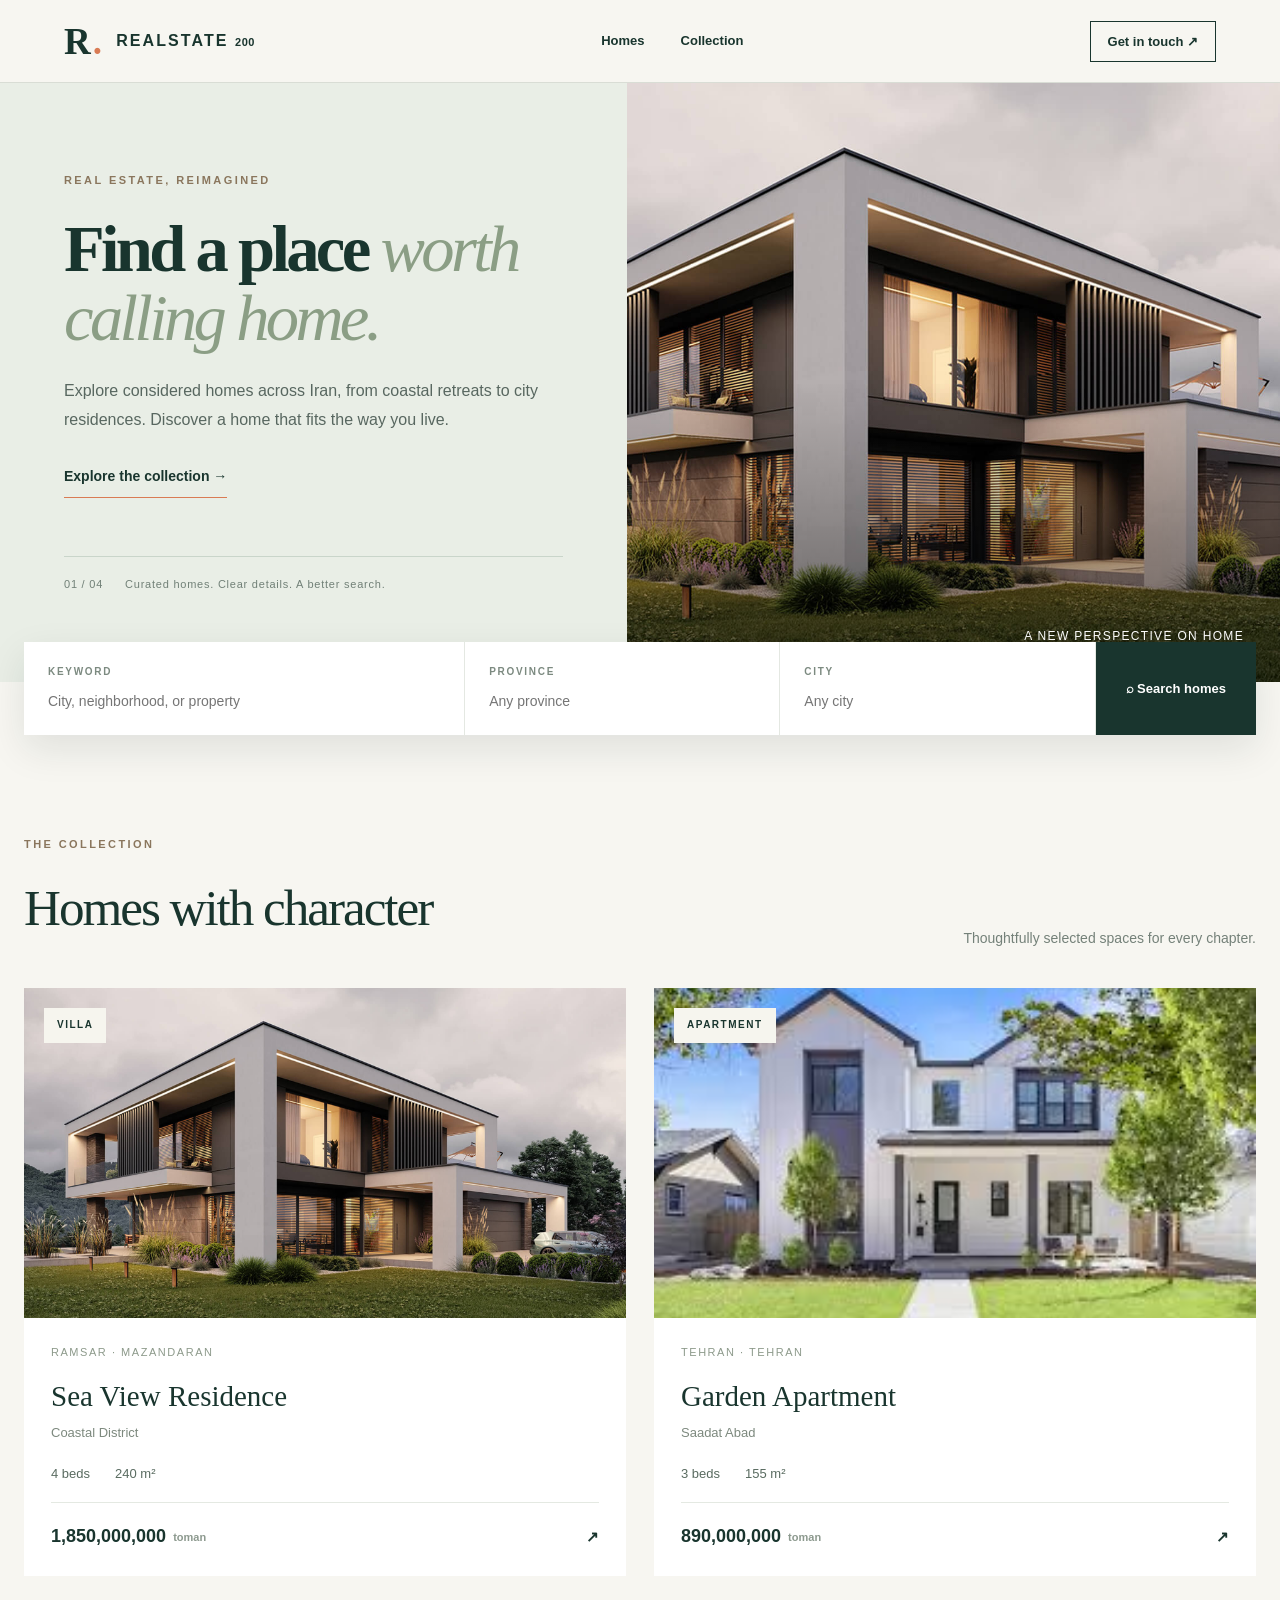
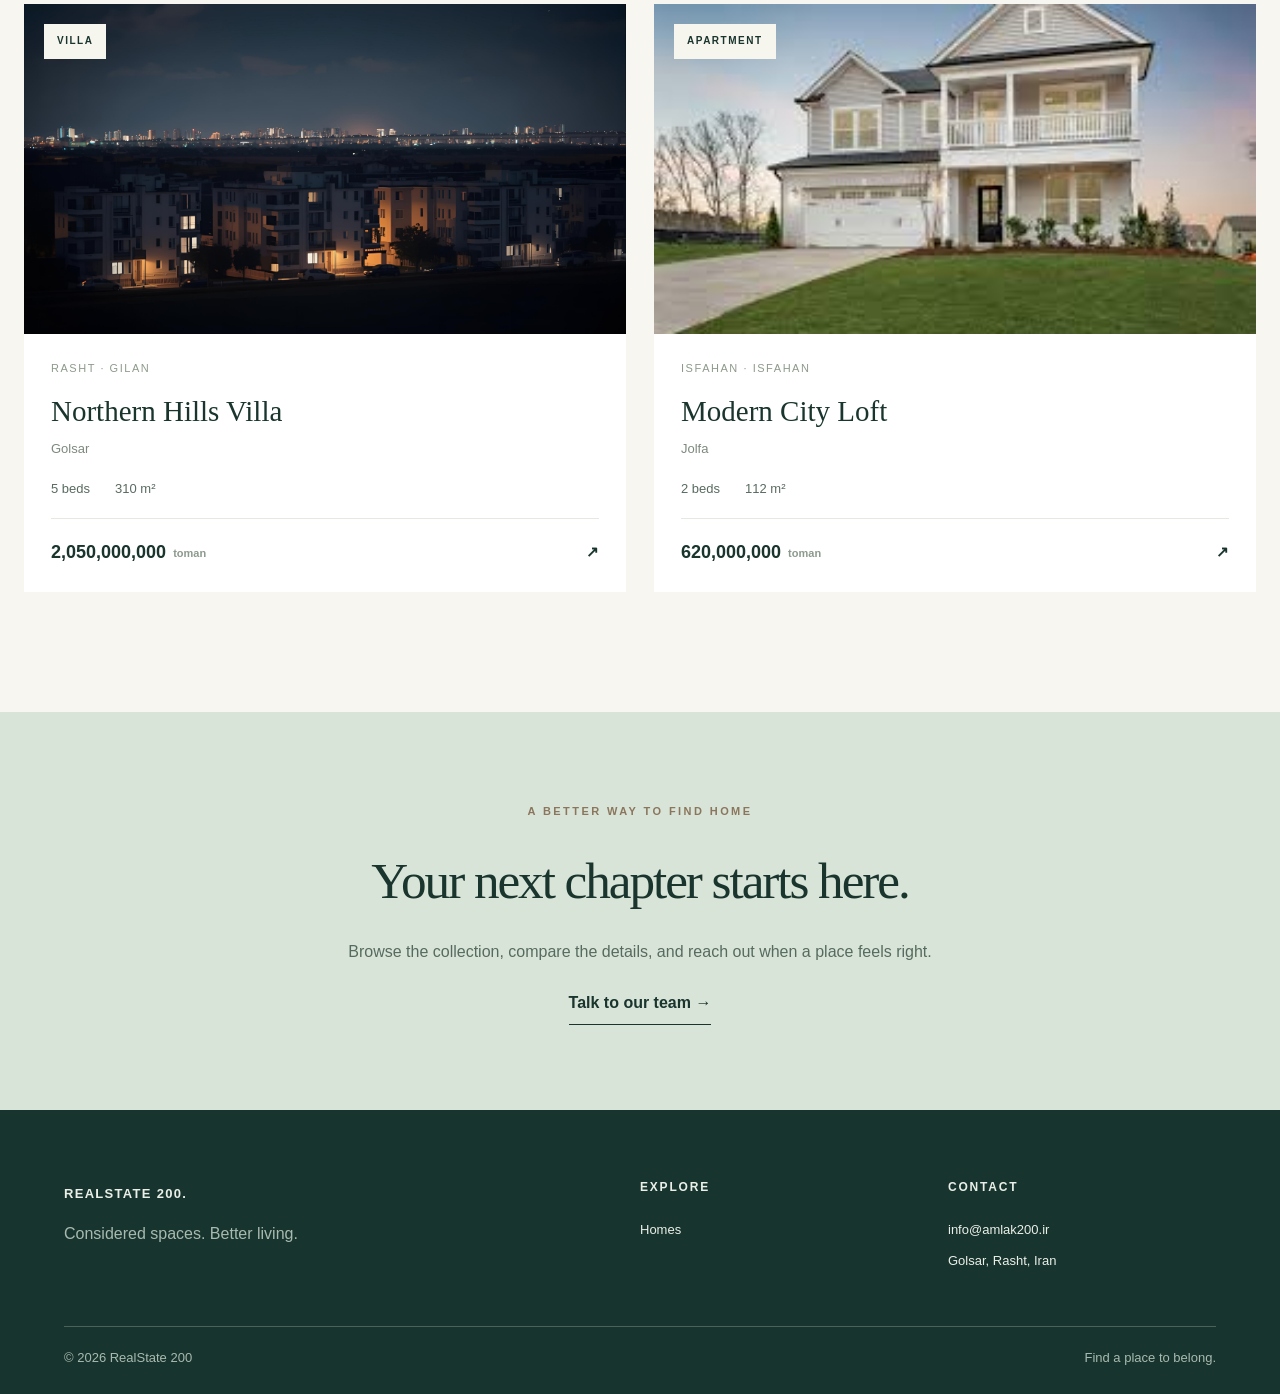
==== docs/index.html @ 843a1dd2 "Publish English real estate edition and static portfolio preview" ====
<!DOCTYPE html>

<html dir="ltr" lang="en">
<head>
<meta charset="utf-8"/>
<meta content="width=device-width, initial-scale=1" name="viewport"/>
<title>Discover your next place | RealState 200</title>
<meta content="Explore curated villas and apartments in Iran with RealState 200." name="description"/>
<link href="css/Layout/site.css" rel="stylesheet"/>
<link href="css/Layout/english.css" rel="stylesheet"/>
</head>
<body>
<header b-vwonrfvciz="" class="en-header">
<a b-vwonrfvciz="" class="en-brand" href="index.html"><span b-vwonrfvciz="" class="en-brand-mark">R<span b-vwonrfvciz="">.</span></span><span b-vwonrfvciz="">REALSTATE <small b-vwonrfvciz="">200</small></span></a>
<nav aria-label="Main navigation" b-vwonrfvciz="" class="en-nav"><a b-vwonrfvciz="" href="index.html">Homes</a><a b-vwonrfvciz="" href="index.html">Collection</a></nav>
<div b-vwonrfvciz="" class="en-nav-actions"><a b-vwonrfvciz="" class="en-contact-link" href="mailto:info@amlak200.ir">Get in touch ↗</a><button aria-expanded="false" aria-label="Open navigation" b-vwonrfvciz="" class="en-menu-toggle" type="button">☰</button></div>
</header>
<main b-vwonrfvciz="">
<section class="en-hero">
<div class="en-hero-copy">
<span class="en-eyebrow">REAL ESTATE, REIMAGINED</span>
<h1>Find a place <em>worth calling home.</em></h1>
<p>Explore considered homes across Iran, from coastal retreats to city residences. Discover a home that fits the way you live.</p>
<a class="en-hero-link" href="#homes">Explore the collection →</a>
<div class="en-hero-proof"><span>01 / 04</span><span>Curated homes. Clear details. A better search.</span></div>
</div>
<div aria-label="Contemporary residence among green hills" class="en-hero-image" role="img">
<span class="en-image-caption">A new perspective on home</span>
</div>
</section>
<section aria-label="Search properties" class="en-search-wrap">
<form class="en-search" id="demo-search">
<label><span>KEYWORD</span><input name="query" placeholder="City, neighborhood, or property" type="search" value=""/></label>
<label><span>PROVINCE</span><input name="province" placeholder="Any province" type="text" value=""/></label>
<label><span>CITY</span><input name="city" placeholder="Any city" type="text" value=""/></label>
<button type="submit">⌕ Search homes</button>
</form>
</section>
<section class="en-collection" id="homes">
<div class="en-section-heading"><div><span class="en-eyebrow">THE COLLECTION</span><h2>Homes with character</h2></div><p>Thoughtfully selected spaces for every chapter.</p></div>
<div class="en-property-grid">
<a class="en-property-card" href="property-1.html">
<div class="en-property-image"><img alt="Sea View Residence" loading="lazy" src="images/05-2.jpg"/><span class="en-property-tag">Villa</span></div>
<div class="en-property-copy"><div class="en-property-kicker">Ramsar · Mazandaran</div><h3>Sea View Residence</h3><p>Coastal District</p><div class="en-property-foot"><span>4 beds</span><span>240 m²</span></div><div class="en-property-price">1,850,000,000 <small>toman</small><span class="en-card-arrow">↗</span></div></div>
</a>
<a class="en-property-card" href="property-2.html">
<div class="en-property-image"><img alt="Garden Apartment" loading="lazy" src="images/download.jfif"/><span class="en-property-tag">Apartment</span></div>
<div class="en-property-copy"><div class="en-property-kicker">Tehran · Tehran</div><h3>Garden Apartment</h3><p>Saadat Abad</p><div class="en-property-foot"><span>3 beds</span><span>155 m²</span></div><div class="en-property-price">890,000,000 <small>toman</small><span class="en-card-arrow">↗</span></div></div>
</a>
<a class="en-property-card" href="property-3.html">
<div class="en-property-image"><img alt="Northern Hills Villa" loading="lazy" src="images/create a high quality picture about modern apartments in the north of iran with dark and blur effect in size 1080_1920.jpg"/><span class="en-property-tag">Villa</span></div>
<div class="en-property-copy"><div class="en-property-kicker">Rasht · Gilan</div><h3>Northern Hills Villa</h3><p>Golsar</p><div class="en-property-foot"><span>5 beds</span><span>310 m²</span></div><div class="en-property-price">2,050,000,000 <small>toman</small><span class="en-card-arrow">↗</span></div></div>
</a>
<a class="en-property-card" href="property-4.html">
<div class="en-property-image"><img alt="Modern City Loft" loading="lazy" src="images/download (1).jfif"/><span class="en-property-tag">Apartment</span></div>
<div class="en-property-copy"><div class="en-property-kicker">Isfahan · Isfahan</div><h3>Modern City Loft</h3><p>Jolfa</p><div class="en-property-foot"><span>2 beds</span><span>112 m²</span></div><div class="en-property-price">620,000,000 <small>toman</small><span class="en-card-arrow">↗</span></div></div>
</a>
</div>
</section>
<section class="en-endcap"><span class="en-eyebrow">A BETTER WAY TO FIND HOME</span><h2>Your next chapter starts here.</h2><p>Browse the collection, compare the details, and reach out when a place feels right.</p><a href="mailto:info@amlak200.ir">Talk to our team →</a></section>
</main>
<footer b-vwonrfvciz="" class="en-footer"><div b-vwonrfvciz="" class="en-footer-top"><div b-vwonrfvciz=""><a b-vwonrfvciz="" class="en-footer-brand" href="index.html">REALSTATE 200<span b-vwonrfvciz="">.</span></a><p b-vwonrfvciz="">Considered spaces. Better living.</p></div><div b-vwonrfvciz=""><h3 b-vwonrfvciz="">Explore</h3><a b-vwonrfvciz="" href="index.html">Homes</a></div><div b-vwonrfvciz=""><h3 b-vwonrfvciz="">Contact</h3><a b-vwonrfvciz="" href="mailto:info@amlak200.ir">info@amlak200.ir</a><span b-vwonrfvciz="">Golsar, Rasht, Iran</span></div></div><div b-vwonrfvciz="" class="en-footer-bottom"><span b-vwonrfvciz="">© 2026 RealState 200</span><span b-vwonrfvciz="">Find a place to belong.</span></div></footer>

<script defer="True" src="demo.js"></script></body>
</html>
---- docs/css/Layout/site.css ----
/* ================================
   Reset + Vars
=================================== */
* {
    margin: 0;
    padding: 0;
    box-sizing: border-box
}

:root {
    --primary: #333333;
    --secondary: #000000;
    --accent: #d4af37;
    --bg: #ffffff;
    --text: #1a1a1a;
    --muted: #666666;
    --soft-border: #eee;
    --shadow-soft: 0 2px 8px rgba(0,0,0,.08);
    --shadow-medium: 0 8px 24px rgba(0,0,0,.12);
    --shadow-heavy: 0 16px 48px rgba(0,0,0,.18);
    --radius: 16px;
    --radius-sm: 10px;
    --container: 1200px;
    --transition: .3s cubic-bezier(.4,0,.2,1);
}

html {
    scroll-behavior: smooth;
    overflow-x: hidden
}

body {
    font-family: 'IRANSansX','Vazir','Tahoma',Arial,sans-serif;
    background: var(--bg);
    color: var(--text);
    line-height: 1.65;
    min-height: 100vh;
    position: relative;
    overflow-x: hidden;
}

img {
    max-width: 100%;
}

body::before {
    content: "";
    position: fixed;
    inset: 0;
    z-index: -1;
    pointer-events: none;
    background: radial-gradient(900px 380px at 15% -10%, rgba(212,175,55,.14), rgba(212,175,55,0) 60%), radial-gradient(1100px 460px at 100% 120%, rgba(0,0,0,.14), rgba(0,0,0,0) 60%);
}

/* ================================
   Main content wrapper
=================================== */
.main {
    min-height: calc(100vh - 300px);
}

/* ================================
   Header
=================================== */
.header {
    background: linear-gradient(135deg,#ffffff 0%,#f5f5f5 100%);
    box-shadow: 0 4px 12px rgba(0,0,0,.08);
    padding: 15px 24px;
    position: sticky;
    top: 0;
    z-index: 1000;
    display: flex;
    align-items: center;
    justify-content: space-between;
}

.nav-left, .nav-right {
    display: flex;
    align-items: center;
    gap: 22px;
    flex: 1
}

.nav-right {
    justify-content: flex-end
}

.logo {
    display: flex;
    justify-content: center;
    flex: 1
}

.logo-container {
    display: flex;
    align-items: center;
    gap: 10px;
    text-decoration: none;
    color: #000;
    font-weight: 700;
    font-size: 22px;
    transition: transform .25s
}

    .logo-container:hover {
        transform: scale(1.03)
    }

.logo-icon {
    background: linear-gradient(135deg,#333,#000);
    color: var(--accent);
    width: 50px;
    height: 50px;
    border-radius: 12px;
    display: flex;
    align-items: center;
    justify-content: center;
    box-shadow: 0 4px 8px rgba(0,0,0,.25)
}

.logo-img {
    width: 46px;
    height: 46px;
    border-radius: 12px;
    object-fit: cover
}

.nav-link {
    color: #333;
    text-decoration: none;
    font-weight: 600;
    font-size: 16px;
    position: relative;
    padding: 6px 2px;
    transition: color .25s
}

    .nav-link::after {
        content: "";
        position: absolute;
        left: 0;
        bottom: -3px;
        height: 2px;
        width: 0;
        background: var(--accent);
        transition: width .25s
    }

    .nav-link:hover {
        color: var(--accent)
    }

        .nav-link:hover::after {
            width: 100%
        }

.btn {
    padding: 9px 18px;
    border-radius: 8px;
    font-weight: 600;
    font-size: 14px;
    text-decoration: none;
    display: inline-block;
    cursor: pointer;
    transition: .25s
}

.btn-login {
    background: transparent;
    color: #333;
    border: 2px solid #333;
    transition: .25s
}

    .btn-login:hover {
        background: #333;
        color: #fff;
        transform: translateY(-2px)
    }

.btn-signup {
    background: linear-gradient(135deg,#333,#000);
    color: var(--accent);
    border: none
}

    .btn-signup:hover {
        transform: translateY(-2px);
        background: linear-gradient(135deg,#000,#222)
    }

.hamburger {
    display: none;
    flex-direction: column;
    justify-content: center;
    gap: 5px;
    width: 28px;
    height: 24px;
    background: transparent;
    border: none;
    cursor: pointer;
    padding: 0
}

    .hamburger span {
        width: 100%;
        height: 3px;
        background: #333;
        border-radius: 4px;
        transition: transform .25s, opacity .25s
    }

    .hamburger.active span:nth-child(1) {
        transform: translateY(8px) rotate(45deg)
    }

    .hamburger.active span:nth-child(2) {
        opacity: 0
    }

    .hamburger.active span:nth-child(3) {
        transform: translateY(-8px) rotate(-45deg)
    }

/* پروفایل */
.user-profile {
    display: flex;
    align-items: center;
    gap: 8px
}

.profile-link {
    display: flex;
    align-items: center;
    color: #333;
    text-decoration: none;
    gap: 8px
}

.profile-avatar {
    width: 34px;
    height: 34px;
    border-radius: 50%;
    object-fit: cover;
    border: 2px solid #ddd;
    transition: border-color .25s
}

.profile-link:hover .profile-avatar {
    border-color: var(--accent)
}

.profile-name {
    font-size: 14px;
    font-weight: 500
}

/* ================================
   Block زیر هدر (متنِ معرفی) - با بک‌گراند عکس
   همان .content قبلی شما
=================================== */
.content {
    max-width: var(--container);
    margin: 22px auto; /* فاصله از هدر و لبه صفحه */
    padding: 34px 22px;
    position: relative;
    border-radius: var(--radius); /* گوشه‌های گرد */
    overflow: hidden;
    text-align: center;
    color: #f2f2f2; /* متن روی عکس روشن */
    background: url('../../images/mainpic.jpg') center/cover no-repeat; /* مسیر عکس را تنظیم کن */
}
    /* لایه‌ی محوی برای خوانایی متن روی عکس */
    .content::before {
        content: "";
        position: absolute;
        inset: 0;
        background: linear-gradient(to bottom, rgba(0,0,0,.45), rgba(0,0,0,.35));
    }

    .content h1, .content p {
        position: relative;
        z-index: 1
    }

    .content h1 {
        font-size: 2rem;
        margin-bottom: 12px;
        color: gold;
    }

    .content p {
        max-width: 800px;
        margin: 0 auto 10px;
        font-size: 1.05rem;
        color: #f2f2f2
    }

/* ================================
   Search
=================================== */
.search-section {
    max-width: var(--container);
    margin: 22px auto;
    padding: 0 1.5rem;
    direction: rtl;
}

.search-hero {
    min-height: auto;
    position: relative;
    display: flex;
    align-items: center;
    justify-content: center;
    overflow: hidden;
    border-radius: 8px;
    background: transparent;
    border: none;
}

.search-form {
    width: 100%;
    margin-top: 0;
    padding: 12px;
    display: grid;
    grid-template-columns: minmax(220px, 1.4fr) repeat(4, minmax(130px, 1fr)) auto;
    gap: 10px;
    align-items: end;
    background: rgba(255,255,255,.96);
    border: 1px solid rgba(255,255,255,.72);
    border-radius: 8px;
    box-shadow: 0 14px 34px rgba(0,0,0,.20);
    backdrop-filter: blur(10px);
}

.search-input-group {
    min-width: 0;
    display: flex;
    flex-direction: column;
    gap: 6px;
}

    .search-input-group label {
        font-weight: 600;
        font-size: .82rem;
        color: #343434;
    }

    .search-input-group select, .search-input-group input {
        width: 100%;
        height: 46px;
        padding: 0 12px;
        border: 1px solid #d8d8d8;
        border-radius: 8px;
        background: #fff;
        color: #111;
        font-size: .95rem;
        outline: none;
        transition: border-color .2s, box-shadow .2s;
    }

        .search-input-group select:focus, .search-input-group input:focus {
            border-color: var(--accent);
            box-shadow: 0 0 0 3px rgba(212,175,55,.18);
        }

.search-query input {
    padding-right: 14px;
}

.search-btn {
    min-width: 118px;
    height: 46px;
    display: inline-flex;
    align-items: center;
    justify-content: center;
    gap: 8px;
    background: linear-gradient(135deg, #111, #000);
    color: var(--accent);
    border: none;
    padding: 0 18px;
    border-radius: 8px;
    font-weight: 700;
    cursor: pointer;
    transition: var(--transition);
    letter-spacing: .5px;
}

    .search-btn:hover {
        transform: translateY(-2px);
        box-shadow: 0 6px 16px rgba(0,0,0,.3);
    }

    .search-btn:active {
        transform: translateY(0);
    }

/* ================================
   Properties (کارت‌های املاک)
=================================== */
.properties-section {
    max-width: var(--container);
    min-height: 520px;
    margin: 22px auto;
    padding: 0 1.5rem 2rem;
    background: #fff;
    border-radius: var(--radius);
    border: 1px solid var(--soft-border); /* بدون سایه‌ی طلایی */
    direction: rtl;
}

.section-title {
    text-align: center;
    margin: 1.8rem 0;
    color: #000;
    position: relative;
    padding-bottom: .6rem;
    font-size: 1.6rem;
}

    .section-title::after {
        content: "";
        position: absolute;
        left: 50%;
        transform: translateX(-50%);
        bottom: 0;
        width: 82px;
        height: 3px;
        background: var(--accent);
        border-radius: 3px
    }

    .section-title i {
        color: var(--accent);
        margin-left: 8px;
    }

.properties-grid {
    display: grid;
    grid-template-columns: repeat(auto-fill,minmax(300px,1fr));
    gap: 1.4rem;
    min-height: 360px;
}

.properties-empty {
    min-height: 360px;
    grid-column: 1 / -1;
    display: flex;
    align-items: center;
    justify-content: center;
    text-align: center;
    color: var(--muted);
    font-size: 1.05rem;
    font-weight: 700;
}

.property-card {
    background: #fff;
    border-radius: 12px;
    overflow: hidden;
    box-shadow: var(--shadow-soft);
    transition: var(--transition);
    text-decoration: none;
    color: inherit;
    display: flex;
    flex-direction: column;
    border: 1px solid rgba(0,0,0,.04);
}

    .property-card:hover {
        transform: translateY(-6px);
        box-shadow: var(--shadow-medium);
        border-color: rgba(212,175,55,.15);
    }

    .property-card:active {
        transform: translateY(-2px);
    }

.property-img {
    height: 200px;
    overflow: hidden
}

    .property-img img {
        width: 100%;
        height: 100%;
        object-fit: cover;
        transition: transform .5s
    }

.property-card:hover .property-img img {
    transform: scale(1.05)
}

.property-details {
    padding: 1rem
}

.property-title {
    font-size: 1.1rem;
    font-weight: 700;
    margin-bottom: .6rem;
    color: #111;
    line-height: 1.4;
}

.property-location {
    display: flex;
    align-items: center;
    gap: .45rem;
    margin-bottom: .6rem;
    color: var(--muted);
    font-size: .9rem;
}

    .property-location i {
        color: var(--accent);
        flex-shrink: 0;
    }

.property-price {
    font-size: 1.15rem;
    font-weight: 800;
    color: var(--accent);
    margin-bottom: .7rem;
    direction: rtl;
}

.property-features {
    display: flex;
    justify-content: space-between;
    border-top: 1px solid #f0f0f0;
    padding-top: .7rem;
    color: var(--muted)
}

.feature {
    display: flex;
    align-items: center;
    gap: .35rem;
    font-size: .85rem;
}

    .feature i {
        color: var(--accent);
        font-size: .9rem;
    }

/* ================================
   Footer
=================================== */
.footer {
    background: linear-gradient(135deg,#000,#222);
    color: #fff;
    padding: 60px 0 28px;
    margin-top: 26px
}

.footer-container {
    max-width: var(--container);
    margin: 0 auto;
    padding: 0 20px;
    display: grid;
    grid-template-columns: repeat(auto-fit,minmax(250px,1fr));
    gap: 28px
}

.footer-section h3 {
    font-size: 1.3rem;
    margin-bottom: 16px;
    color: var(--accent);
    direction: rtl;
    padding-bottom: 10px;
    position: relative;
}

    .footer-section h3::after {
        content: "";
        position: absolute;
        left: 0;
        bottom: 0;
        width: 52px;
        height: 2px;
        background: var(--accent)
    }

.footer-about p {
    color: #ccc;
    line-height: 1.7
}

.footer-links ul {
    list-style: none
}

.footer-links li {
    margin-bottom: 10px
}

.footer-links a {
    color: #ccc;
    text-decoration: none;
    transition: color .2s, transform .2s;
    display: inline-block
}

    .footer-links a:hover {
        color: var(--accent);
        transform: translateX(4px)
    }

.footer-contact p {
    display: flex;
    align-items: center;
    margin-bottom: 12px;
    color: #ccc
}

.footer-contact i {
    margin-right: 10px;
    color: var(--accent);
    font-size: 18px;
    width: 20px
}

.newsletter-form {
    display: flex;
    margin: 12px 0 18px
}

    .newsletter-form input {
        flex: 1;
        padding: 12px 14px;
        border: none;
        border-radius: 6px 0 0 6px;
        outline: none
    }

    .newsletter-form button {
        background: var(--accent);
        color: #000;
        border: none;
        padding: 0 18px;
        border-radius: 0 6px 6px 0;
        font-weight: 700;
        cursor: pointer;
        transition: opacity .2s
    }

        .newsletter-form button:hover {
            opacity: .9
        }

.footer-social {
    display: flex;
    gap: 12px;
    direction:rtl;
    
}

    .footer-social a {
        display: inline-flex;
        align-items: center;
        justify-content: center;
        width: 40px;
        height: 40px;
        background: #333;
        color: var(--accent);
        border-radius: 50%;
        text-decoration: none;
        transition: transform .2s, background .2s
    }

        .footer-social a:hover {
            background: var(--accent);
            color: #000;
            transform: translateY(-3px)
        }

.footer-bottom {
    max-width: var(--container);
    margin: 0 auto;
    padding: 18px 20px;
    text-align: center;
    border-top: 1px solid rgba(255,255,255,.12);
    color: #ccc;
    font-size: .9rem;
    margin-top: 34px
}

/* ================================
   Utilities & Responsive
=================================== */
@media (max-width:992px) {
    .nav-link {
        font-size: 15px
    }

    .btn {
        padding: 8px 16px;
        font-size: 13px
    }
}

/* Small devices (landscape phones, 576px and up) */
@media (max-width: 576px) {
    .header {
        padding: 10px 12px;
    }

    .logo-container {
        font-size: 16px;
        gap: 6px;
    }

    .logo-img {
        width: 36px;
        height: 36px;
        border-radius: 8px;
    }

    .content {
        margin: 12px 8px;
        padding: 20px 12px;
        border-radius: 12px;
    }

    .content h1 {
        font-size: 1.5rem;
    }

    .content p {
        font-size: 0.95rem;
    }

    .search-section {
        margin: 12px 8px;
    }

    .properties-section {
        margin: 12px 8px;
        padding: 0 0.75rem 1rem;
        border-radius: 12px;
    }

    .section-title {
        font-size: 1.2rem;
        margin: 1.2rem 0;
    }

    .properties-grid {
        gap: 1rem;
    }

    .property-img {
        height: 180px;
    }

    .property-title {
        font-size: 1rem;
    }

    .property-price {
        font-size: 1.05rem;
    }

    .footer {
        padding: 40px 0 20px;
    }

    .footer-container {
        padding: 0 12px;
        gap: 20px;
    }

    .footer-bottom {
        padding: 14px 12px;
        font-size: 0.8rem;
    }
}

@media (max-width:768px) {
    .header {
        min-height: 72px;
        padding: 14px 16px;
        display: grid;
        grid-template-columns: 42px 1fr 42px;
        align-items: center;
        direction: ltr
    }

    .nav-right {
        display: none;
        position: absolute;
        top: 100%;
        left: 0;
        right: 0;
        background: #fff;
        box-shadow: 0 8px 24px rgba(0,0,0,.12);
        z-index: 999;
        padding: 16px;
        flex-direction: column;
        gap: 12px;
        border-radius: 0 0 12px 12px;
    }

    .nav-right.nav-mobile-active {
        display: flex;
    }

    .nav-left {
        display: flex;
        grid-column: 1;
        grid-row: 1;
        justify-content: flex-start;
        gap: 0
    }

    .logo {
        grid-column: 2;
        grid-row: 1;
        justify-content: center;
        min-width: 0
    }

    .hamburger {
        display: flex;
        grid-column: 3;
        grid-row: 1;
        justify-self: flex-end
    }

    .profile-name {
        display: none
    }

    .content {
        margin: 16px 12px;
        padding: 26px 16px;
        border-radius: 14px
    }

    .properties-section {
        margin: 16px 12px;
        border-radius: 14px
    }

    .search-section {
        margin: 16px 12px;
        padding: 0;
    }

    .search-hero {
        min-height: auto;
        border-radius: 8px;
    }

    .search-form {
        width: 100%;
        grid-template-columns: 1fr;
        margin-top: 0;
        padding: 10px;
    }

    .search-btn {
        width: 100%;
    }

    .properties-grid {
        grid-template-columns: 1fr;
        min-height: 300px
    }

    .properties-empty {
        min-height: 300px;
        padding: 1rem
    }

    .footer-container {
        grid-template-columns: 1fr;
        text-align: center
    }

    .footer-section h3::after {
        left: 50%;
        transform: translateX(-50%)
    }

    .newsletter-form {
        flex-direction: column
    }

        .newsletter-form input {
            border-radius: 6px;
            margin-bottom: 10px
        }

        .newsletter-form button {
            border-radius: 6px;
            padding: 12px
        }
}

/* منوی موبایل - وقتی فعال می‌شه */
.nav-mobile-active {
    display: flex !important;
    flex-direction: column;
    gap: 10px;
    direction: rtl;
}

.nav-mobile-active .nav-link {
    padding: 10px 0;
    border-bottom: 1px solid #f1f1f1;
    font-size: 15px;
}

.nav-mobile-active .nav-link:last-child {
    border-bottom: none
}

.nav-mobile-active .btn {
    width: 100%;
    text-align: center;
    margin: 4px 0;
    padding: 10px;
}

.nav-mobile-active .user-profile {
    border-top: 1px solid #f1f1f1;
    padding-top: 10px;
}

@media (max-width:420px) {
    .header {
        padding: 12px;
    }

    .logo-container {
        font-size: 18px;
        gap: 8px;
    }

    .logo-img {
        width: 40px;
        height: 40px;
    }

    .search-input-group select,
    .search-input-group input,
    .search-btn {
        height: 44px;
        font-size: .9rem;
    }

    .properties-section {
        padding: 0 1rem 1.5rem;
    }

    .property-card {
        border-radius: 8px;
    }
}
---- docs/css/Layout/english.css ----
:root{--ink:#19352e;--sage:#d9e4d8;--cream:#f7f6f1;--orange:#d97b54}
html{scroll-behavior:smooth}body{font-family:'DM Sans',Arial,sans-serif;color:var(--ink);background:var(--cream);direction:ltr}body::before{display:none}h1,h2,h3{font-family:'Playfair Display',Georgia,serif}a{color:inherit}
.en-header{height:82px;padding:0 max(5vw,24px);display:flex;align-items:center;justify-content:space-between;background:#f7f6f1;position:sticky;top:0;z-index:100;box-shadow:0 1px 0 #d9ddd5}.en-brand{display:flex;align-items:center;gap:12px;text-decoration:none;font-size:16px;font-weight:700;letter-spacing:.13em}.en-brand small{font-size:11px;letter-spacing:.05em}.en-brand-mark{font-family:Georgia,serif;font-size:37px;line-height:1}.en-brand-mark span,.en-footer-brand span{color:var(--orange)}.en-nav{display:flex;gap:36px}.en-nav a,.en-contact-link{text-decoration:none;font-size:13px;font-weight:700}.en-nav a:hover,.en-contact-link:hover{color:var(--orange)}.en-contact-link{border:1px solid var(--ink);padding:12px 17px}.en-contact-link i{margin-left:10px}.en-menu-toggle{display:none;border:0;background:none;color:var(--ink);font-size:21px}
.en-hero{display:grid;grid-template-columns:49% 51%;min-height:600px;background:#e9eee6}.en-hero-copy{display:flex;flex-direction:column;justify-content:center;padding:75px max(5vw,28px)}.en-eyebrow{font-size:11px;font-weight:700;letter-spacing:.22em;color:#8a765d}.en-hero h1{font-size:clamp(48px,5.2vw,84px);line-height:1.04;letter-spacing:-.055em;max-width:640px;margin:25px 0}.en-hero h1 em{font-weight:500;color:#8b9e85}.en-hero p{font-size:16px;color:#586760;max-width:490px;line-height:1.8}.en-hero-link{display:inline-block;width:max-content;margin-top:30px;padding-bottom:9px;border-bottom:1px solid var(--orange);text-decoration:none;font-size:14px;font-weight:700}.en-hero-link i{margin-left:16px}.en-hero-proof{display:flex;gap:22px;margin-top:58px;padding-top:18px;border-top:1px solid #c9d5ca;font-size:11px;letter-spacing:.07em;color:#718077}.en-hero-image{background:url('../../images/05-2.jpg') center/cover;position:relative;min-height:440px}.en-hero-image::after{content:'';position:absolute;inset:50% 0 0;background:linear-gradient(transparent,rgba(0,0,0,.48))}.en-image-caption{position:absolute;right:36px;bottom:35px;color:white;z-index:1;font-size:12px;letter-spacing:.11em;text-transform:uppercase}
.en-search-wrap{max-width:1320px;padding:0 24px;margin:-40px auto 0;position:relative;z-index:2}.en-search{background:#fff;display:grid;grid-template-columns:1.4fr 1fr 1fr auto;align-items:stretch;box-shadow:0 14px 38px rgba(22,43,35,.1)}.en-search label{padding:22px 24px;border-right:1px solid #e4e8e2;display:flex;flex-direction:column;gap:9px}.en-search label span{font-size:10px;letter-spacing:.17em;font-weight:700;color:#7c8a80}.en-search input{border:0;outline:0;font:inherit;font-size:14px;width:100%;color:var(--ink);background:transparent}.en-search button{border:0;background:var(--ink);color:white;padding:0 30px;cursor:pointer;font:700 13px 'DM Sans',sans-serif}.en-search button:hover{background:#33584c}.en-search button i{margin-right:8px}
.en-collection{max-width:1320px;margin:auto;padding:95px 24px 120px}.en-section-heading{display:flex;align-items:end;justify-content:space-between;gap:20px;margin-bottom:38px}.en-section-heading h2{font-size:clamp(36px,4vw,54px);font-weight:500;letter-spacing:-.04em;margin:10px 0 0}.en-section-heading p{font-size:14px;color:#748179}.en-property-grid{display:grid;grid-template-columns:repeat(2,minmax(0,1fr));gap:28px}.en-property-card{display:block;text-decoration:none;background:white;overflow:hidden;transition:transform .25s,box-shadow .25s}.en-property-card:hover{transform:translateY(-5px);box-shadow:0 20px 40px rgba(25,53,46,.12)}.en-property-image{position:relative;height:330px;overflow:hidden;background:#d8ddd7}.en-property-image img{height:100%;width:100%;object-fit:cover;transition:transform .5s}.en-property-card:hover img{transform:scale(1.05)}.en-property-tag{position:absolute;top:20px;left:20px;background:#f6f5ee;padding:9px 13px;text-transform:uppercase;letter-spacing:.15em;font-size:10px;font-weight:700}.en-property-copy{padding:25px 27px 24px}.en-property-kicker{font-size:11px;text-transform:uppercase;letter-spacing:.14em;color:#8d9a8b}.en-property-copy h3{font-size:29px;font-weight:500;margin:11px 0 2px}.en-property-copy p{color:#7d897e;font-size:13px}.en-property-foot{display:flex;gap:25px;color:#596b60;font-size:13px;margin:19px 0;padding-bottom:18px;border-bottom:1px solid #e4e9e2}.en-property-foot i{margin-right:7px}.en-property-price{display:flex;align-items:center;font-size:18px;font-weight:700}.en-property-price small{font-size:11px;margin-left:7px;color:#8c998e}.en-card-arrow{margin-left:auto;font-size:15px}.en-empty{grid-column:1/-1;background:#fff;padding:60px;text-align:center}
.en-endcap{text-align:center;background:#d9e4d8;padding:85px 24px}.en-endcap h2{font-size:clamp(36px,4vw,55px);font-weight:500;letter-spacing:-.04em;margin:16px 0}.en-endcap p{color:#566b5f}.en-endcap a{display:inline-block;margin-top:24px;text-decoration:none;border-bottom:1px solid var(--ink);padding-bottom:8px;font-weight:700}.en-endcap a i{margin-left:14px}.en-footer{background:#18342e;color:#eaf0e8;padding:70px max(5vw,24px) 25px}.en-footer-top{max-width:1250px;margin:auto;display:grid;grid-template-columns:2fr 1fr 1fr;gap:40px}.en-footer-brand{font-size:22px;letter-spacing:.1em;text-decoration:none;font-weight:700}.en-footer p{color:#a8baaf;margin-top:14px}.en-footer h3{font:700 12px 'DM Sans',sans-serif;text-transform:uppercase;letter-spacing:.15em;margin:0 0 16px}.en-footer-top>div:not(:first-child){display:flex;flex-direction:column;gap:9px}.en-footer a,.en-footer span{color:inherit;text-decoration:none;font-size:13px}.en-footer-bottom{max-width:1250px;margin:55px auto 0;padding-top:20px;border-top:1px solid #4b6258;display:flex;justify-content:space-between;color:#a8baaf}
.property-details-container{direction:ltr}.property-details-container h1,.property-details-container h2{font-family:'Playfair Display',Georgia,serif}.property-details-container .property-info,.property-details-container .property-details{direction:ltr}
@media(max-width:900px){.en-nav{display:none;position:absolute;top:82px;left:0;right:0;background:#f7f6f1;padding:20px 24px;flex-direction:column;box-shadow:0 15px 25px #19352e20}.en-nav.open{display:flex}.en-menu-toggle{display:block}.en-contact-link{display:none}.en-hero{grid-template-columns:1fr}.en-hero-image{min-height:370px}.en-search{grid-template-columns:1fr 1fr}.en-search button{min-height:62px}.en-property-image{height:260px}}
@media(max-width:600px){.en-header{height:68px}.en-nav{top:68px}.en-brand{font-size:13px}.en-hero-copy{padding:65px 24px 45px}.en-hero h1{font-size:51px}.en-hero-proof{margin-top:35px}.en-search-wrap{margin:0;padding:0}.en-search{grid-template-columns:1fr}.en-search label{padding:16px 24px;border-bottom:1px solid #e4e8e2}.en-collection{padding:70px 20px}.en-section-heading{display:block}.en-section-heading p{margin-top:12px}.en-property-grid{grid-template-columns:1fr}.en-property-image{height:240px}.en-footer-top{grid-template-columns:1fr 1fr}.en-footer-top>div:first-child{grid-column:1/-1}.en-footer-bottom{gap:20px;flex-wrap:wrap}}
:root{--secondary:#19352e;--accent:#d97b54}
.about-header,.cta-section,.process-section{background:#d9e4d8;color:#19352e;border-radius:2px;box-shadow:none}
.about-header p,.cta-section p,.process-section p{color:#52675a}
.about-card,.service-card,.feature-item{border-radius:2px;box-shadow:0 6px 25px rgba(25,53,46,.05)}
.feature-icon,.service-icon{background:#19352e;color:#fff;border-radius:50%}
.service-features{text-align:left}
.about-container h1,.services-container h1{font-family:'Playfair Display',Georgia,serif}
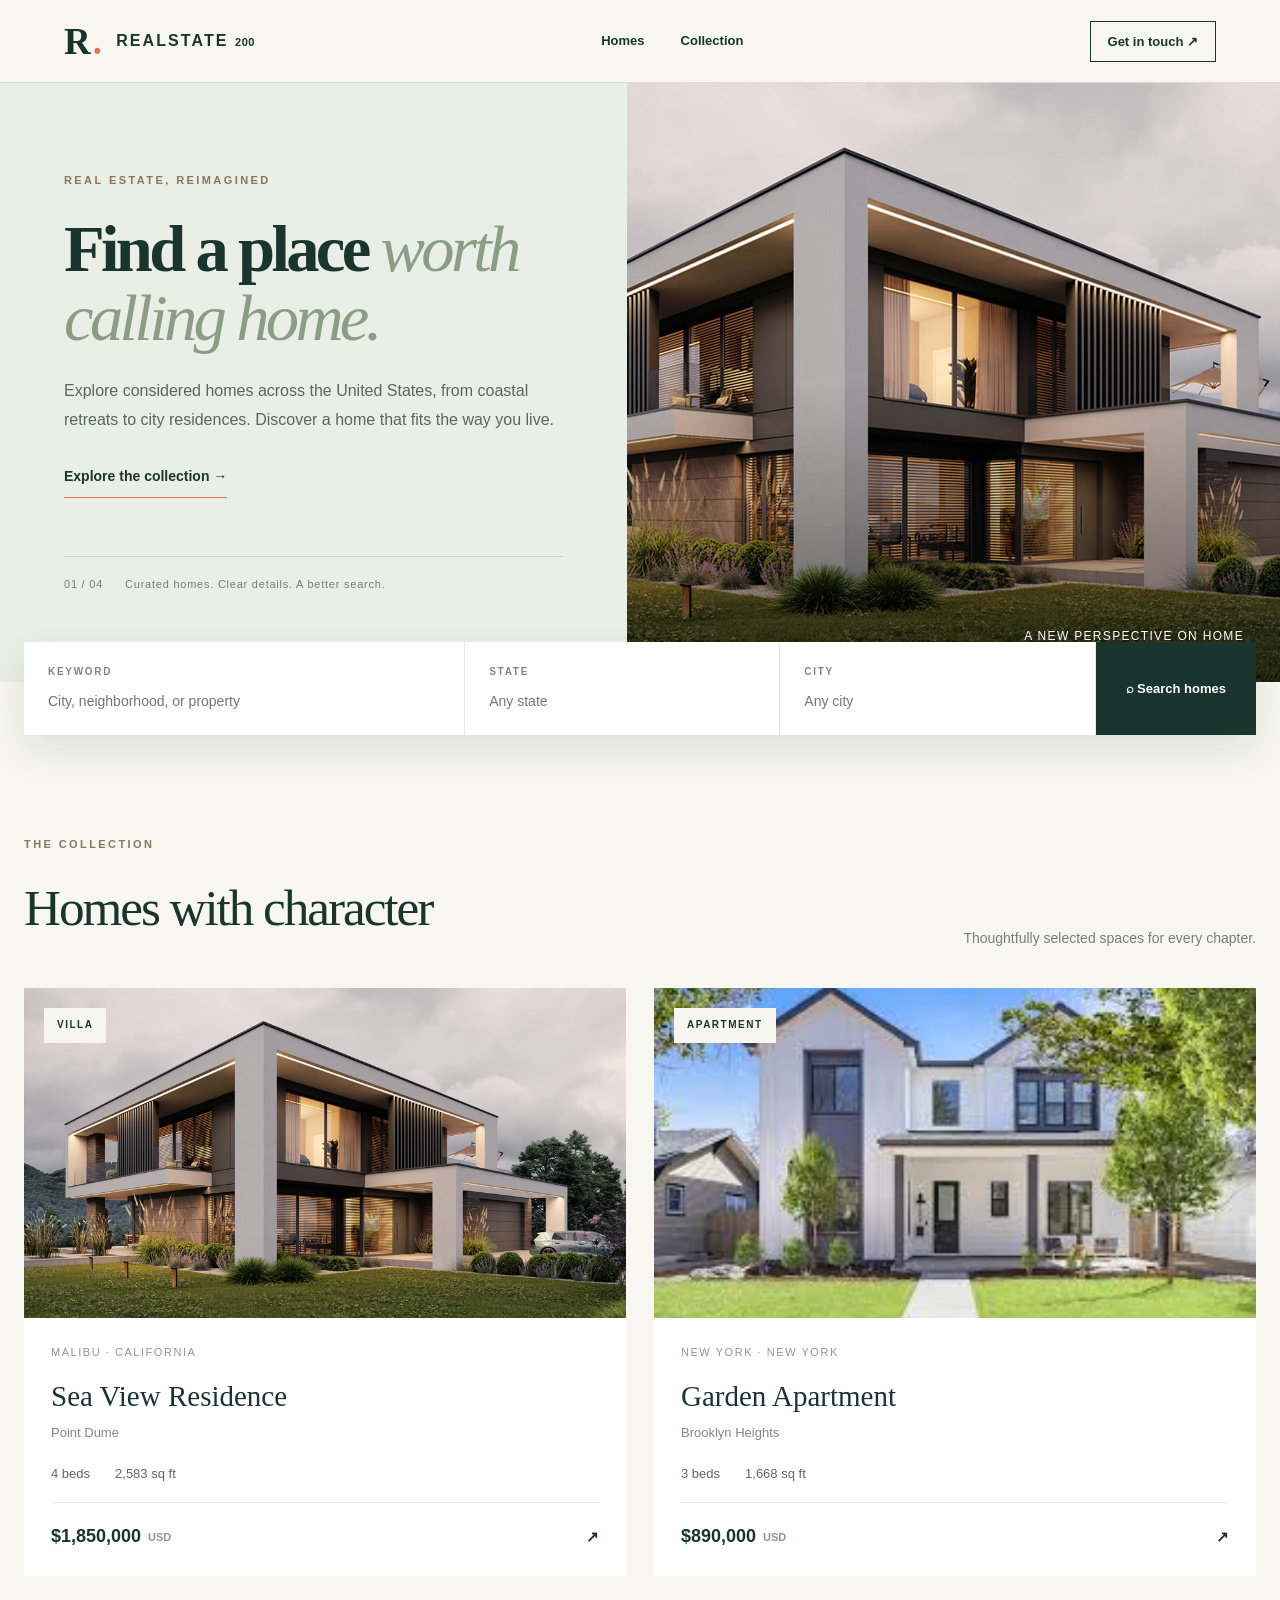
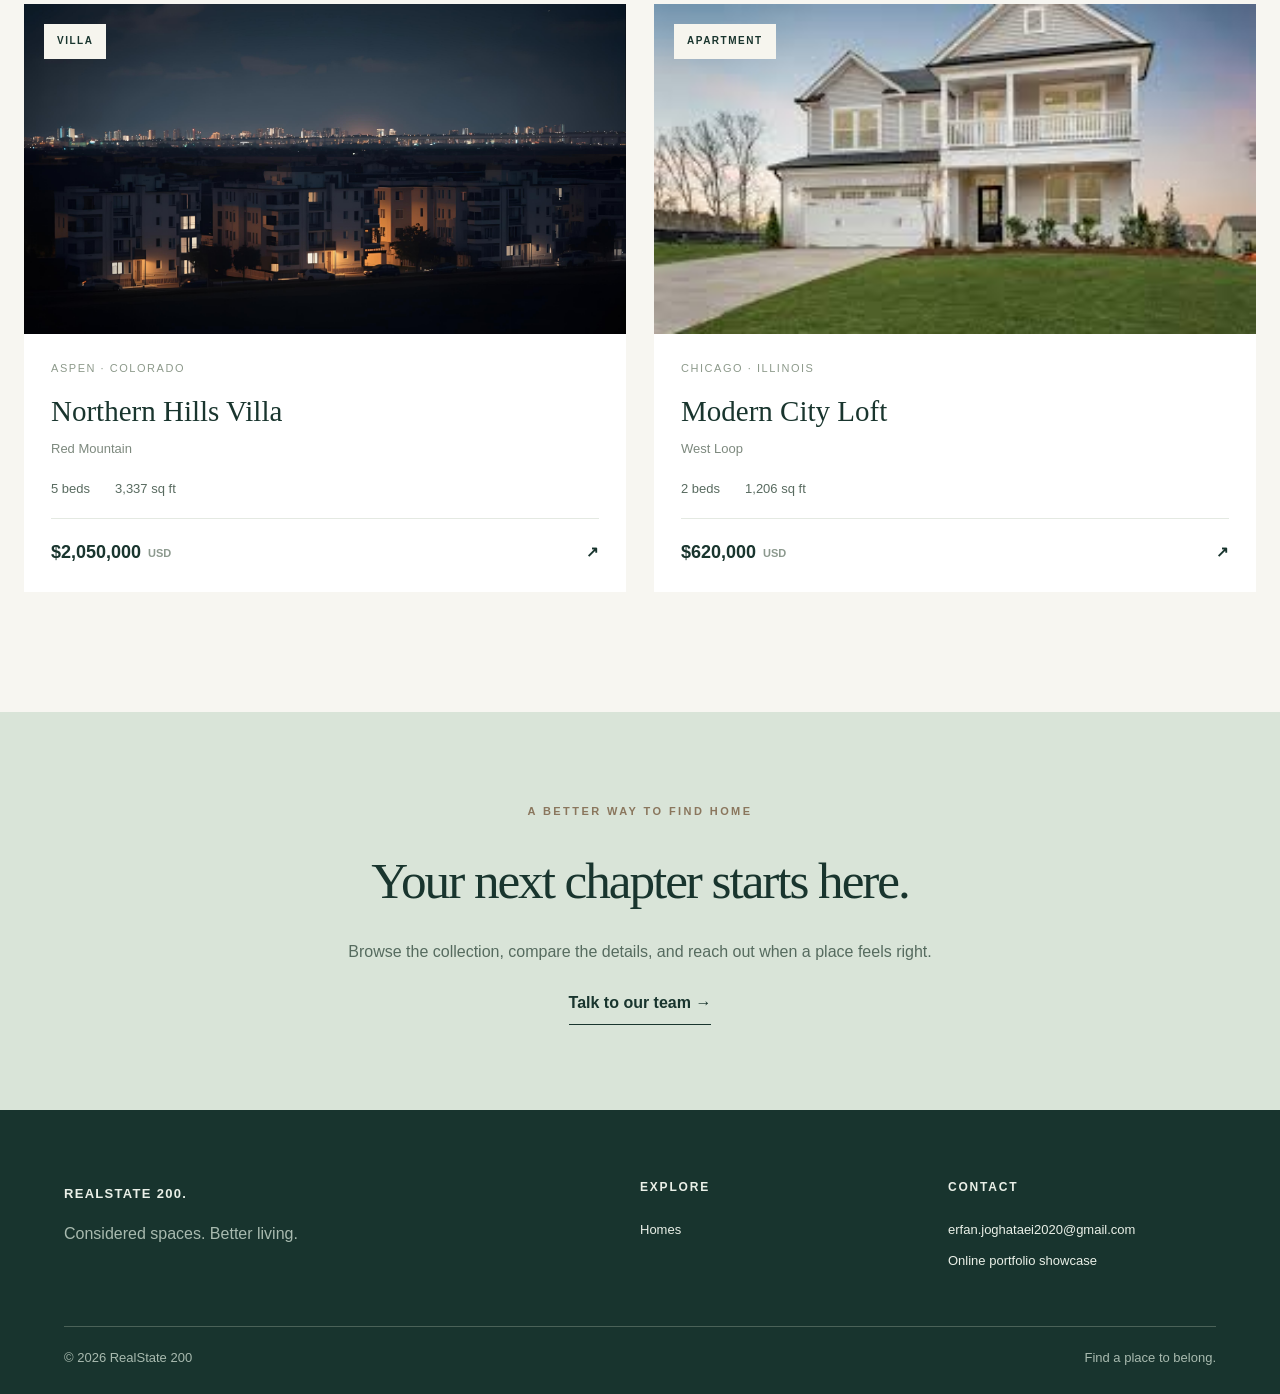
==== commit da716a97: "Use US showcase locations and USD prices" ====
--- a/docs/index.html
+++ b/docs/index.html
@@ -5,7 +5,7 @@
 <meta charset="utf-8"/>
 <meta content="width=device-width, initial-scale=1" name="viewport"/>
 <title>Discover your next place | RealState 200</title>
-<meta content="Explore curated villas and apartments in Iran with RealState 200." name="description"/>
+<meta content="Explore curated villas and apartments across the United States with RealState 200." name="description"/>
 <link href="css/Layout/site.css" rel="stylesheet"/>
 <link href="css/Layout/english.css" rel="stylesheet"/>
 </head>
@@ -13,14 +13,14 @@
 <header b-vwonrfvciz="" class="en-header">
 <a b-vwonrfvciz="" class="en-brand" href="index.html"><span b-vwonrfvciz="" class="en-brand-mark">R<span b-vwonrfvciz="">.</span></span><span b-vwonrfvciz="">REALSTATE <small b-vwonrfvciz="">200</small></span></a>
 <nav aria-label="Main navigation" b-vwonrfvciz="" class="en-nav"><a b-vwonrfvciz="" href="index.html">Homes</a><a b-vwonrfvciz="" href="index.html">Collection</a></nav>
-<div b-vwonrfvciz="" class="en-nav-actions"><a b-vwonrfvciz="" class="en-contact-link" href="mailto:info@amlak200.ir">Get in touch ↗</a><button aria-expanded="false" aria-label="Open navigation" b-vwonrfvciz="" class="en-menu-toggle" type="button">☰</button></div>
+<div b-vwonrfvciz="" class="en-nav-actions"><a b-vwonrfvciz="" class="en-contact-link" href="mailto:erfan.joghataei2020@gmail.com">Get in touch ↗</a><button aria-expanded="false" aria-label="Open navigation" b-vwonrfvciz="" class="en-menu-toggle" type="button">☰</button></div>
 </header>
 <main b-vwonrfvciz="">
 <section class="en-hero">
 <div class="en-hero-copy">
 <span class="en-eyebrow">REAL ESTATE, REIMAGINED</span>
 <h1>Find a place <em>worth calling home.</em></h1>
-<p>Explore considered homes across Iran, from coastal retreats to city residences. Discover a home that fits the way you live.</p>
+<p>Explore considered homes across the United States, from coastal retreats to city residences. Discover a home that fits the way you live.</p>
 <a class="en-hero-link" href="#homes">Explore the collection →</a>
 <div class="en-hero-proof"><span>01 / 04</span><span>Curated homes. Clear details. A better search.</span></div>
 </div>
@@ -31,7 +31,7 @@
 <section aria-label="Search properties" class="en-search-wrap">
 <form class="en-search" id="demo-search">
 <label><span>KEYWORD</span><input name="query" placeholder="City, neighborhood, or property" type="search" value=""/></label>
-<label><span>PROVINCE</span><input name="province" placeholder="Any province" type="text" value=""/></label>
+<label><span>STATE</span><input name="province" placeholder="Any state" type="text" value=""/></label>
 <label><span>CITY</span><input name="city" placeholder="Any city" type="text" value=""/></label>
 <button type="submit">⌕ Search homes</button>
 </form>
@@ -41,25 +41,25 @@
 <div class="en-property-grid">
 <a class="en-property-card" href="property-1.html">
 <div class="en-property-image"><img alt="Sea View Residence" loading="lazy" src="images/05-2.jpg"/><span class="en-property-tag">Villa</span></div>
-<div class="en-property-copy"><div class="en-property-kicker">Ramsar · Mazandaran</div><h3>Sea View Residence</h3><p>Coastal District</p><div class="en-property-foot"><span>4 beds</span><span>240 m²</span></div><div class="en-property-price">1,850,000,000 <small>toman</small><span class="en-card-arrow">↗</span></div></div>
+<div class="en-property-copy"><div class="en-property-kicker">Malibu · California</div><h3>Sea View Residence</h3><p>Point Dume</p><div class="en-property-foot"><span>4 beds</span><span>2,583 sq ft</span></div><div class="en-property-price">$1,850,000 <small>USD</small><span class="en-card-arrow">↗</span></div></div>
 </a>
 <a class="en-property-card" href="property-2.html">
 <div class="en-property-image"><img alt="Garden Apartment" loading="lazy" src="images/download.jfif"/><span class="en-property-tag">Apartment</span></div>
-<div class="en-property-copy"><div class="en-property-kicker">Tehran · Tehran</div><h3>Garden Apartment</h3><p>Saadat Abad</p><div class="en-property-foot"><span>3 beds</span><span>155 m²</span></div><div class="en-property-price">890,000,000 <small>toman</small><span class="en-card-arrow">↗</span></div></div>
+<div class="en-property-copy"><div class="en-property-kicker">New York · New York</div><h3>Garden Apartment</h3><p>Brooklyn Heights</p><div class="en-property-foot"><span>3 beds</span><span>1,668 sq ft</span></div><div class="en-property-price">$890,000 <small>USD</small><span class="en-card-arrow">↗</span></div></div>
 </a>
 <a class="en-property-card" href="property-3.html">
-<div class="en-property-image"><img alt="Northern Hills Villa" loading="lazy" src="images/create a high quality picture about modern apartments in the north of iran with dark and blur effect in size 1080_1920.jpg"/><span class="en-property-tag">Villa</span></div>
-<div class="en-property-copy"><div class="en-property-kicker">Rasht · Gilan</div><h3>Northern Hills Villa</h3><p>Golsar</p><div class="en-property-foot"><span>5 beds</span><span>310 m²</span></div><div class="en-property-price">2,050,000,000 <small>toman</small><span class="en-card-arrow">↗</span></div></div>
+<div class="en-property-image"><img alt="Northern Hills Villa" loading="lazy" src="images/northern-hills-villa.jpg"/><span class="en-property-tag">Villa</span></div>
+<div class="en-property-copy"><div class="en-property-kicker">Aspen · Colorado</div><h3>Northern Hills Villa</h3><p>Red Mountain</p><div class="en-property-foot"><span>5 beds</span><span>3,337 sq ft</span></div><div class="en-property-price">$2,050,000 <small>USD</small><span class="en-card-arrow">↗</span></div></div>
 </a>
 <a class="en-property-card" href="property-4.html">
 <div class="en-property-image"><img alt="Modern City Loft" loading="lazy" src="images/download (1).jfif"/><span class="en-property-tag">Apartment</span></div>
-<div class="en-property-copy"><div class="en-property-kicker">Isfahan · Isfahan</div><h3>Modern City Loft</h3><p>Jolfa</p><div class="en-property-foot"><span>2 beds</span><span>112 m²</span></div><div class="en-property-price">620,000,000 <small>toman</small><span class="en-card-arrow">↗</span></div></div>
+<div class="en-property-copy"><div class="en-property-kicker">Chicago · Illinois</div><h3>Modern City Loft</h3><p>West Loop</p><div class="en-property-foot"><span>2 beds</span><span>1,206 sq ft</span></div><div class="en-property-price">$620,000 <small>USD</small><span class="en-card-arrow">↗</span></div></div>
 </a>
 </div>
 </section>
-<section class="en-endcap"><span class="en-eyebrow">A BETTER WAY TO FIND HOME</span><h2>Your next chapter starts here.</h2><p>Browse the collection, compare the details, and reach out when a place feels right.</p><a href="mailto:info@amlak200.ir">Talk to our team →</a></section>
+<section class="en-endcap"><span class="en-eyebrow">A BETTER WAY TO FIND HOME</span><h2>Your next chapter starts here.</h2><p>Browse the collection, compare the details, and reach out when a place feels right.</p><a href="mailto:erfan.joghataei2020@gmail.com">Talk to our team →</a></section>
 </main>
-<footer b-vwonrfvciz="" class="en-footer"><div b-vwonrfvciz="" class="en-footer-top"><div b-vwonrfvciz=""><a b-vwonrfvciz="" class="en-footer-brand" href="index.html">REALSTATE 200<span b-vwonrfvciz="">.</span></a><p b-vwonrfvciz="">Considered spaces. Better living.</p></div><div b-vwonrfvciz=""><h3 b-vwonrfvciz="">Explore</h3><a b-vwonrfvciz="" href="index.html">Homes</a></div><div b-vwonrfvciz=""><h3 b-vwonrfvciz="">Contact</h3><a b-vwonrfvciz="" href="mailto:info@amlak200.ir">info@amlak200.ir</a><span b-vwonrfvciz="">Golsar, Rasht, Iran</span></div></div><div b-vwonrfvciz="" class="en-footer-bottom"><span b-vwonrfvciz="">© 2026 RealState 200</span><span b-vwonrfvciz="">Find a place to belong.</span></div></footer>
+<footer b-vwonrfvciz="" class="en-footer"><div b-vwonrfvciz="" class="en-footer-top"><div b-vwonrfvciz=""><a b-vwonrfvciz="" class="en-footer-brand" href="index.html">REALSTATE 200<span b-vwonrfvciz="">.</span></a><p b-vwonrfvciz="">Considered spaces. Better living.</p></div><div b-vwonrfvciz=""><h3 b-vwonrfvciz="">Explore</h3><a b-vwonrfvciz="" href="index.html">Homes</a></div><div b-vwonrfvciz=""><h3 b-vwonrfvciz="">Contact</h3><a b-vwonrfvciz="" href="mailto:erfan.joghataei2020@gmail.com">erfan.joghataei2020@gmail.com</a><span b-vwonrfvciz="">Online portfolio showcase</span></div></div><div b-vwonrfvciz="" class="en-footer-bottom"><span b-vwonrfvciz="">© 2026 RealState 200</span><span b-vwonrfvciz="">Find a place to belong.</span></div></footer>
 
 <script defer="True" src="demo.js"></script></body>
 </html>
